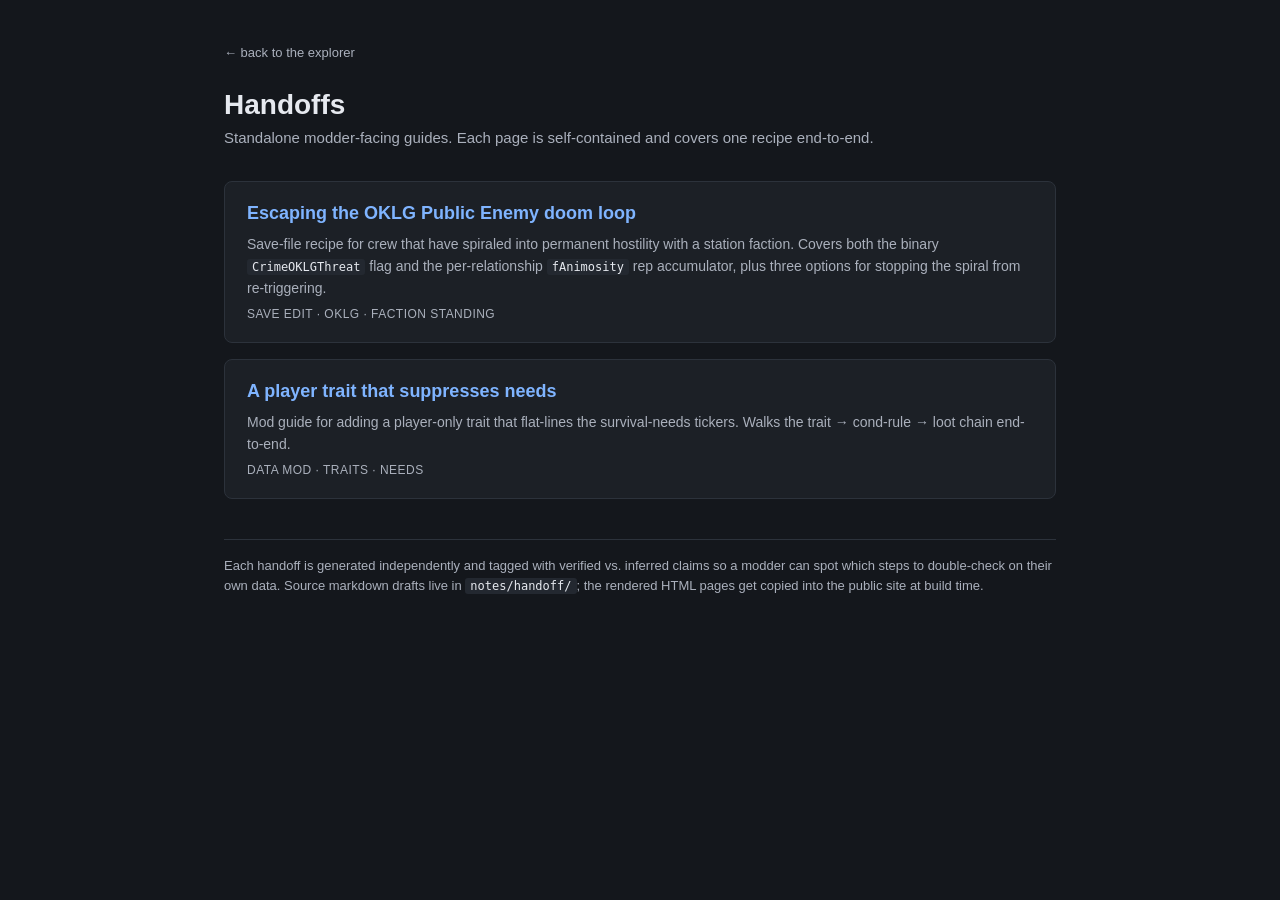
==== notes/handoff/index.html @ 1d29d3e7 "Save-fix handoff: escape the OKLG Public Enemy doom loop Modder-facing recipe for digging crew out o" ====
<!doctype html>
<html lang="en">
<head>
<meta charset="utf-8">
<meta name="viewport" content="width=device-width,initial-scale=1">
<title>Ostranauts handoffs — modder guides</title>
<style>
  :root {
    --bg: #14171c;
    --panel: #1c2026;
    --panel-2: #232830;
    --ink: #e6e9ef;
    --ink-dim: #aab0bc;
    --rule: #2c323b;
    --accent: #7fb4ff;
  }
  * { box-sizing: border-box; }
  html, body {
    background: var(--bg);
    color: var(--ink);
    font: 16px/1.55 -apple-system, BlinkMacSystemFont, "Segoe UI", Roboto, "Helvetica Neue", Arial, sans-serif;
    margin: 0;
    padding: 0;
  }
  main {
    max-width: 880px;
    margin: 0 auto;
    padding: 40px 24px 80px;
  }
  h1 {
    font-size: 28px;
    margin: 0 0 4px;
    line-height: 1.25;
  }
  .subtitle {
    color: var(--ink-dim);
    margin: 0 0 32px;
    font-size: 15px;
  }
  .back {
    display: inline-block;
    margin-bottom: 24px;
    color: var(--ink-dim);
    text-decoration: none;
    font-size: 13px;
  }
  .back:hover { color: var(--accent); }
  ul.handoff-list {
    list-style: none;
    padding: 0;
    margin: 0;
  }
  ul.handoff-list li {
    border: 1px solid var(--rule);
    background: var(--panel);
    border-radius: 8px;
    padding: 18px 22px;
    margin: 0 0 16px;
  }
  ul.handoff-list a {
    color: var(--accent);
    font-size: 18px;
    font-weight: 600;
    text-decoration: none;
    display: block;
    margin-bottom: 6px;
  }
  ul.handoff-list a:hover { text-decoration: underline; }
  ul.handoff-list .summary {
    color: var(--ink-dim);
    font-size: 14px;
    margin: 4px 0 6px;
  }
  ul.handoff-list .meta {
    color: var(--ink-dim);
    font-size: 12px;
    text-transform: uppercase;
    letter-spacing: 0.04em;
  }
  code {
    font: 12px/1.4 ui-monospace, SFMono-Regular, Menlo, Consolas, monospace;
    background: var(--panel-2);
    color: var(--ink);
    padding: 1px 5px;
    border-radius: 3px;
  }
  .footer-note {
    margin-top: 40px;
    padding-top: 16px;
    border-top: 1px solid var(--rule);
    color: var(--ink-dim);
    font-size: 13px;
  }
</style>
</head>
<body>
<main>

<a class="back" href="../explorer.html">← back to the explorer</a>

<h1>Handoffs</h1>
<p class="subtitle">Standalone modder-facing guides. Each page is self-contained and covers one recipe end-to-end.</p>

<ul class="handoff-list">

  <li>
    <a href="save-fix-public-enemy-doom-loop.html">Escaping the OKLG Public Enemy doom loop</a>
    <div class="summary">Save-file recipe for crew that have spiraled into permanent hostility with a station faction. Covers both the binary <code>CrimeOKLGThreat</code> flag and the per-relationship <code>fAnimosity</code> rep accumulator, plus three options for stopping the spiral from re-triggering.</div>
    <div class="meta">save edit · OKLG · faction standing</div>
  </li>

  <li>
    <a href="needs-suppression-mod-guide.html">A player trait that suppresses needs</a>
    <div class="summary">Mod guide for adding a player-only trait that flat-lines the survival-needs tickers. Walks the trait → cond-rule → loot chain end-to-end.</div>
    <div class="meta">data mod · traits · needs</div>
  </li>

</ul>

<p class="footer-note">Each handoff is generated independently and tagged with verified vs. inferred claims so a modder can spot which steps to double-check on their own data. Source markdown drafts live in <code>notes/handoff/</code>; the rendered HTML pages get copied into the public site at build time.</p>

</main>
</body>
</html>
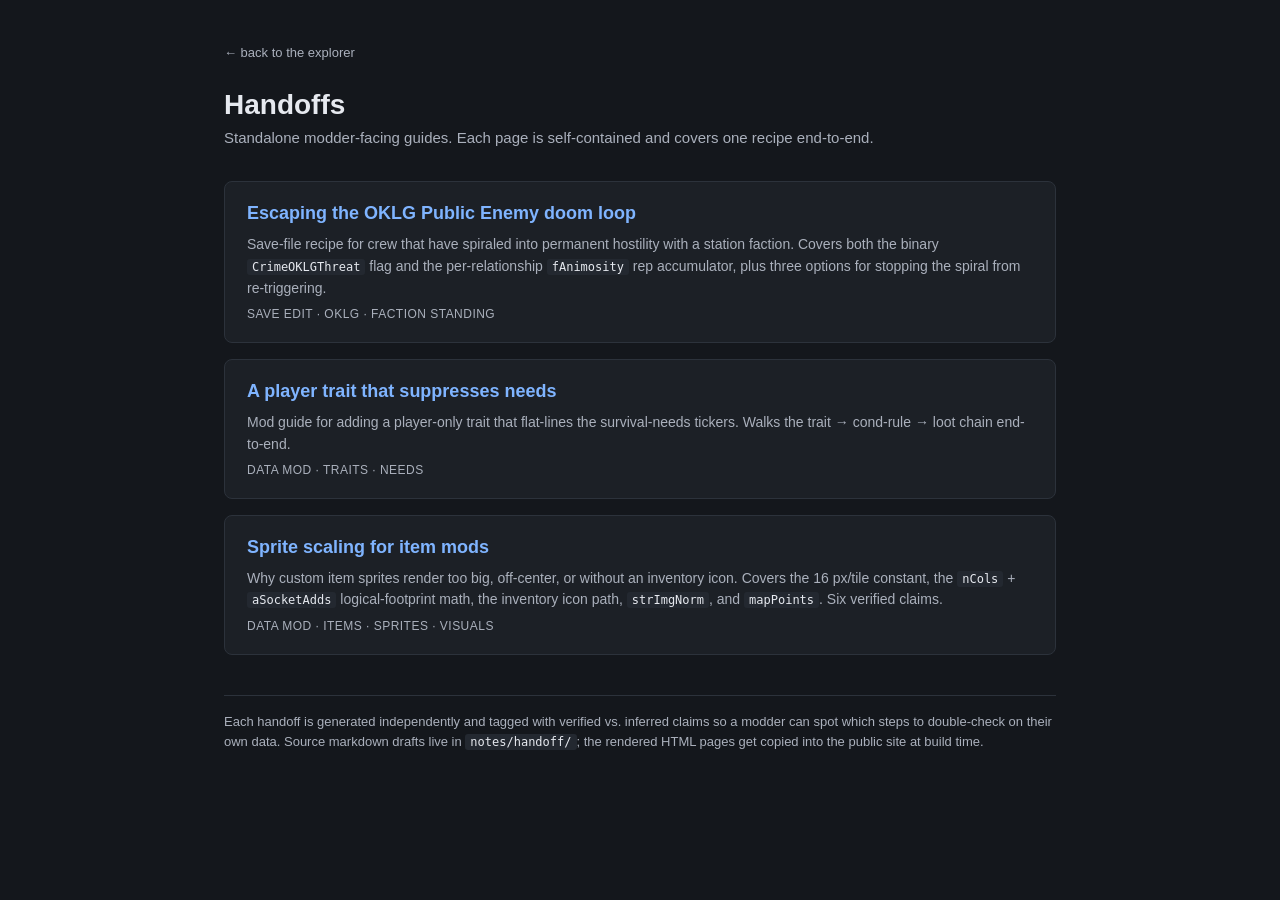
==== commit bd68e9b3: "handoff: sprite scaling for item mods (6 verified claims) Adds notes/handoff/sprite-scaling-for-item" ====
--- a/notes/handoff/index.html
+++ b/notes/handoff/index.html
@@ -115,6 +115,12 @@
     <div class="meta">data mod · traits · needs</div>
   </li>
 
+  <li>
+    <a href="sprite-scaling-for-item-mods.html">Sprite scaling for item mods</a>
+    <div class="summary">Why custom item sprites render too big, off-center, or without an inventory icon. Covers the 16 px/tile constant, the <code>nCols</code> + <code>aSocketAdds</code> logical-footprint math, the inventory icon path, <code>strImgNorm</code>, and <code>mapPoints</code>. Six verified claims.</div>
+    <div class="meta">data mod · items · sprites · visuals</div>
+  </li>
+
 </ul>
 
 <p class="footer-note">Each handoff is generated independently and tagged with verified vs. inferred claims so a modder can spot which steps to double-check on their own data. Source markdown drafts live in <code>notes/handoff/</code>; the rendered HTML pages get copied into the public site at build time.</p>
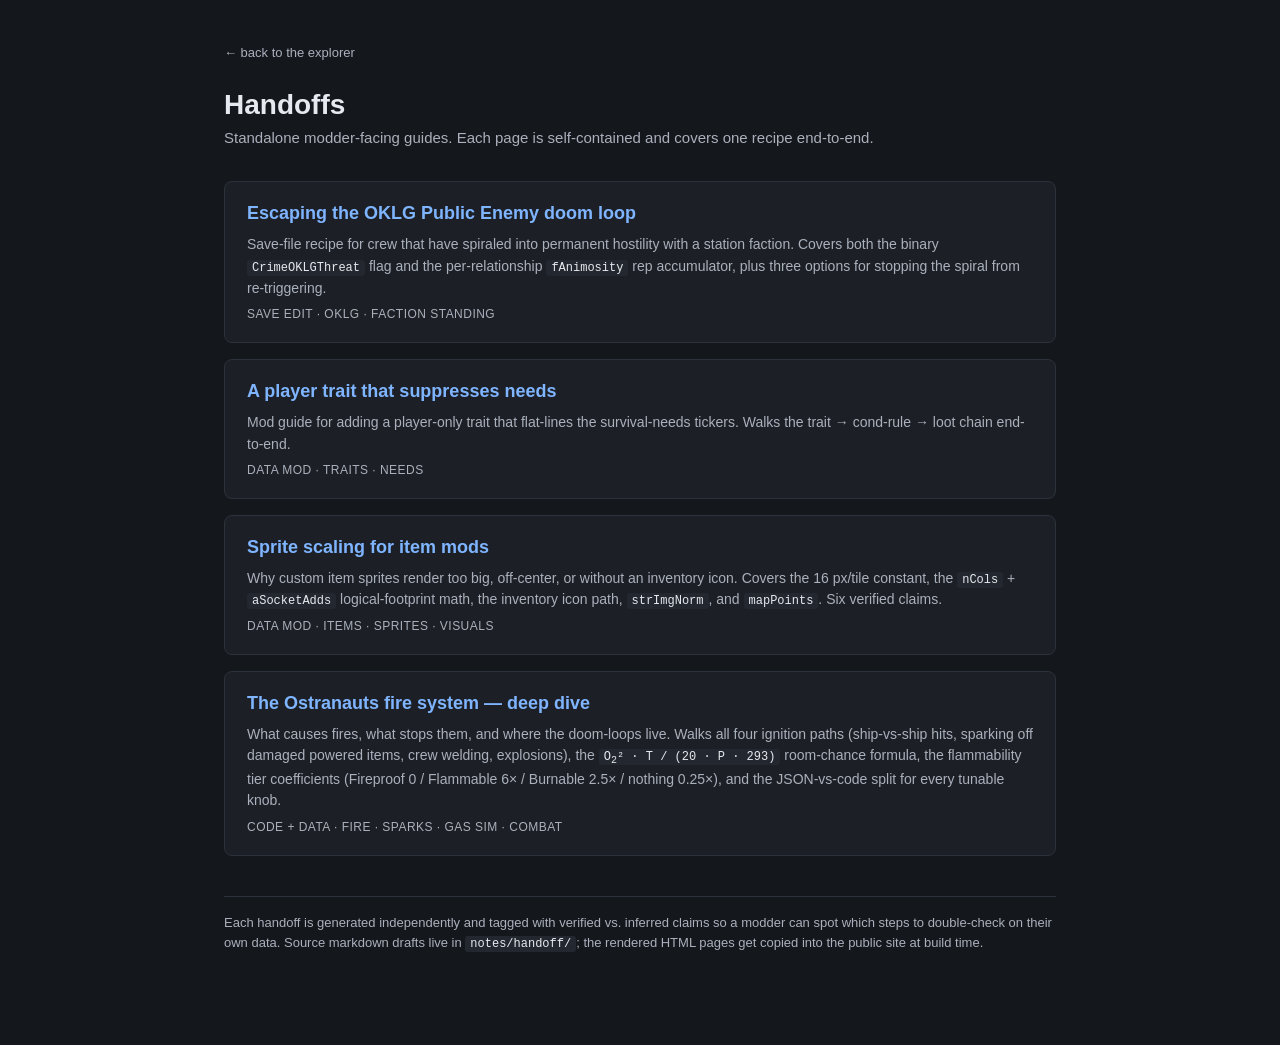
==== commit 922ecbd8: "handoff: fire-system deep dive + site-wide Handoffs discoverability New handoff at notes/handoff/fir" ====
--- a/notes/handoff/index.html
+++ b/notes/handoff/index.html
@@ -121,6 +121,12 @@
     <div class="meta">data mod · items · sprites · visuals</div>
   </li>
 
+  <li>
+    <a href="fire-system-deep-dive.html">The Ostranauts fire system — deep dive</a>
+    <div class="summary">What causes fires, what stops them, and where the doom-loops live. Walks all four ignition paths (ship-vs-ship hits, sparking off damaged powered items, crew welding, explosions), the <code>O<sub>2</sub>² · T / (20 · P · 293)</code> room-chance formula, the flammability tier coefficients (Fireproof 0 / Flammable 6× / Burnable 2.5× / nothing 0.25×), and the JSON-vs-code split for every tunable knob.</div>
+    <div class="meta">code + data · fire · sparks · gas sim · combat</div>
+  </li>
+
 </ul>
 
 <p class="footer-note">Each handoff is generated independently and tagged with verified vs. inferred claims so a modder can spot which steps to double-check on their own data. Source markdown drafts live in <code>notes/handoff/</code>; the rendered HTML pages get copied into the public site at build time.</p>
